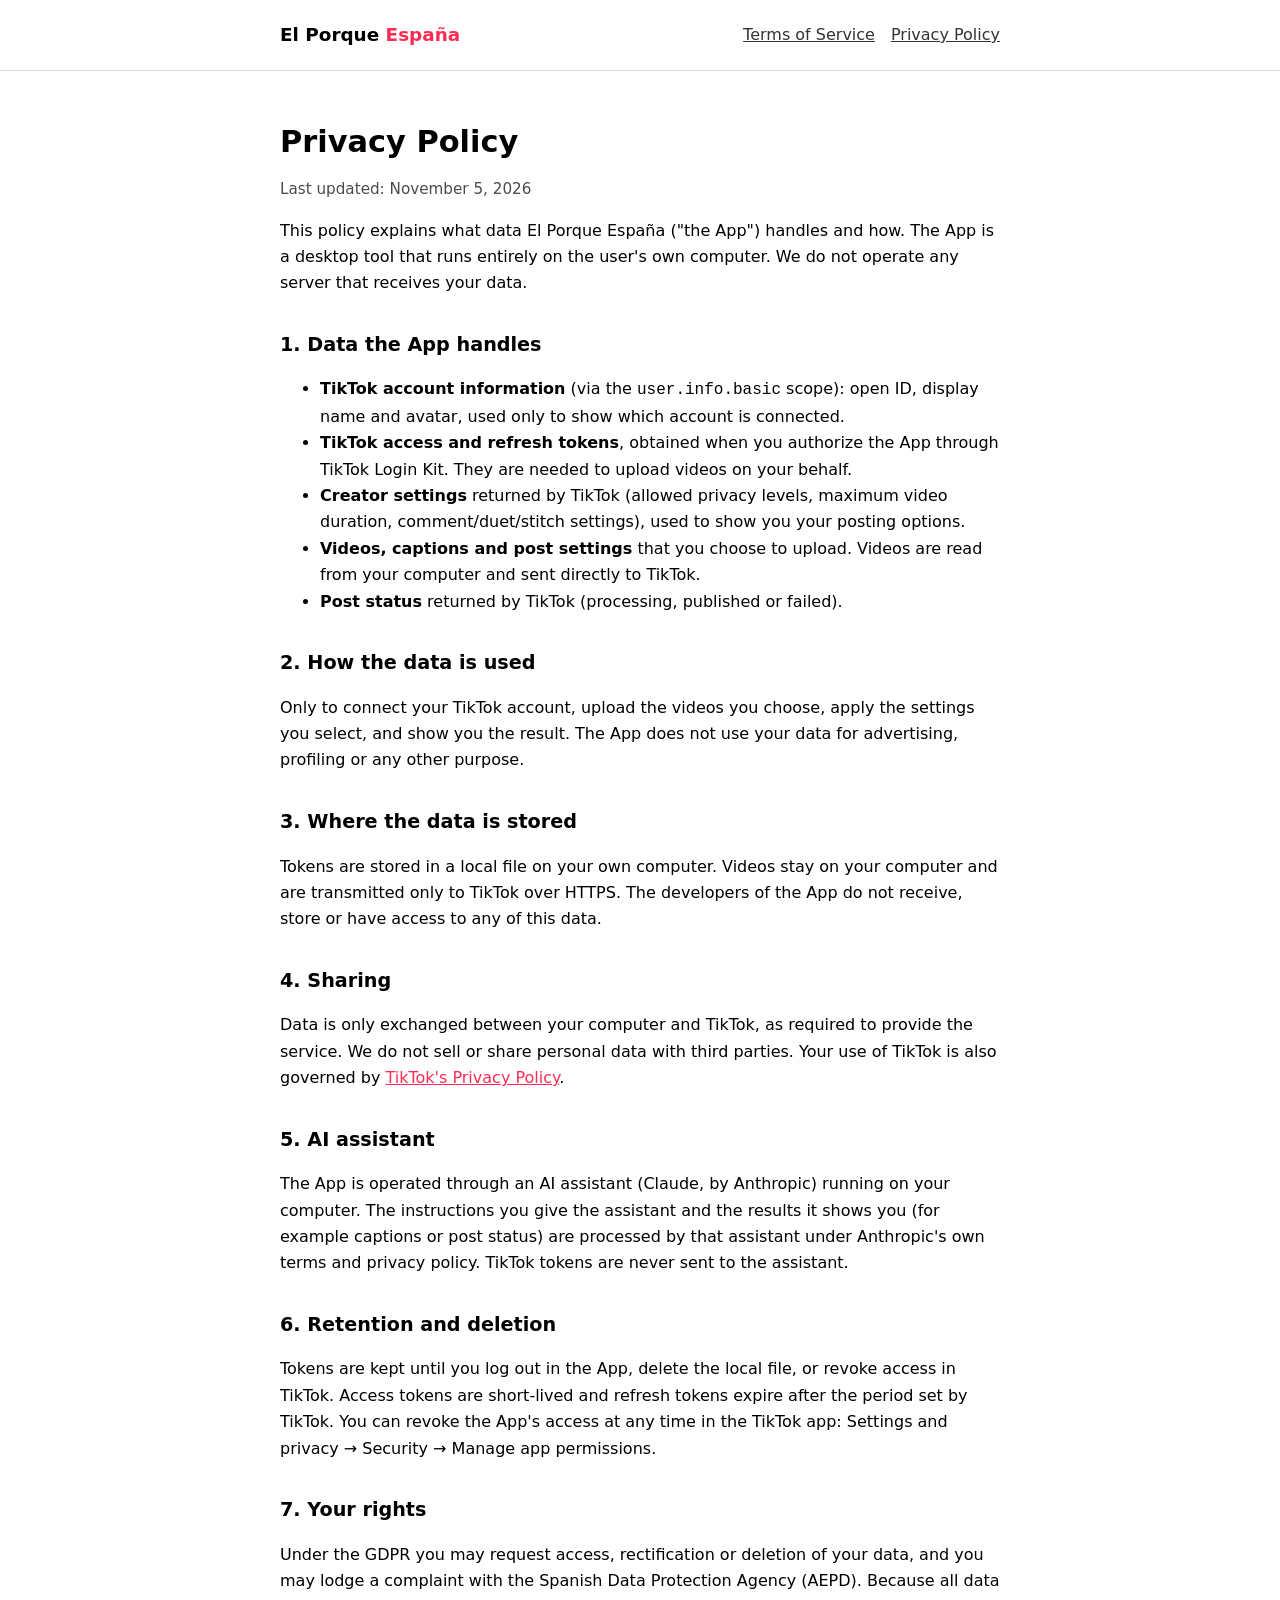
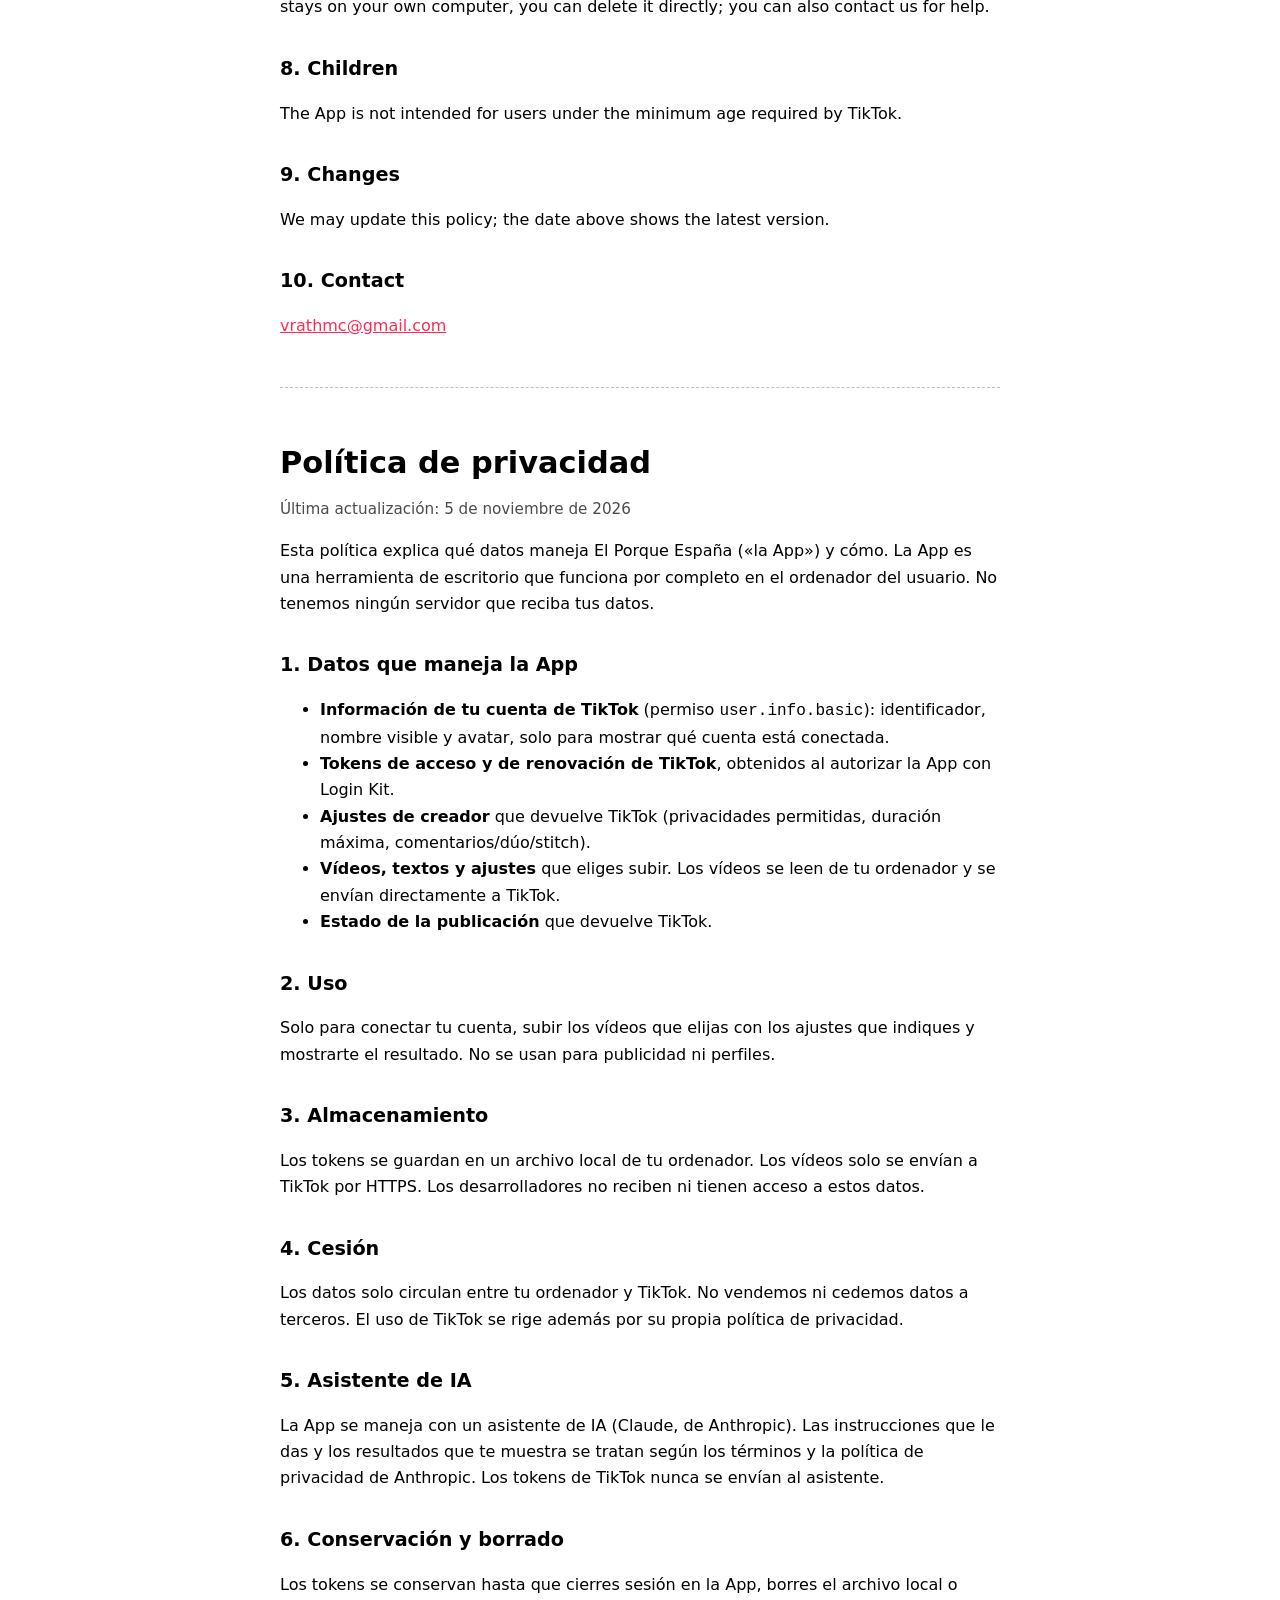
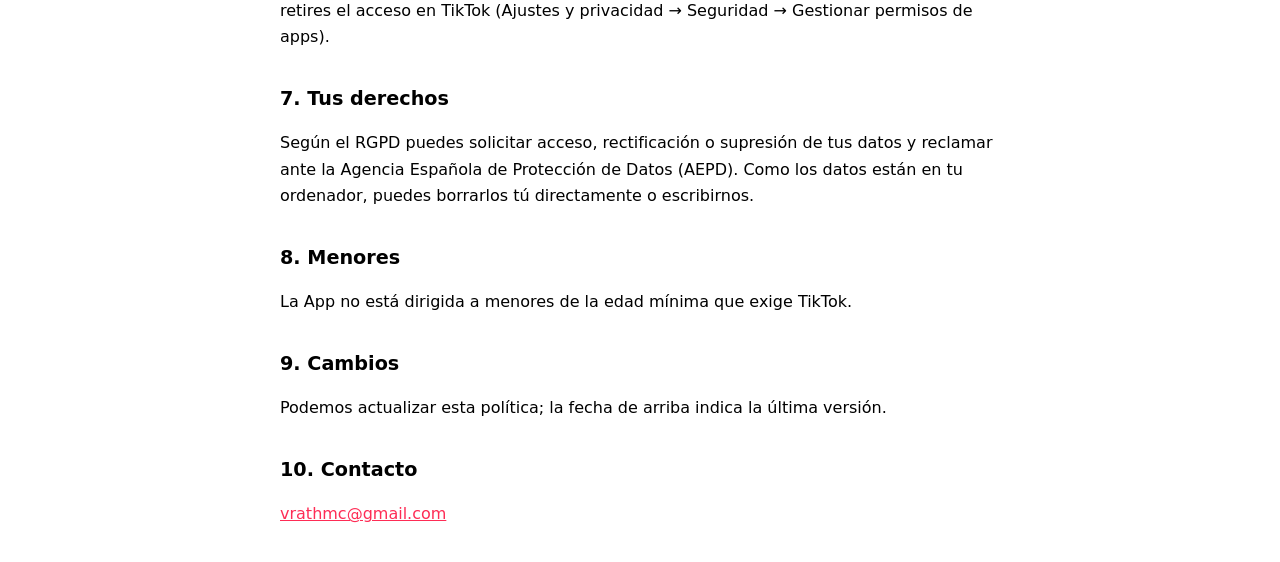
==== privacy.html @ 8e8336af "Páginas legales de El Porque España (Términos y Privacidad) Co-Authored-By: Claude Opus 5.5 <noreply" ====
<!doctype html>
<html lang="en">
<head>
<meta charset="utf-8">
<meta name="viewport" content="width=device-width, initial-scale=1">
<title>Privacy Policy · El Porque España</title>
<link rel="stylesheet" href="style.css">
</head>
<body>
<header><div class="wrap">
  <a class="brand" href="./">El Porque <span>España</span></a>
  <nav><a href="terms.html">Terms of Service</a><a href="privacy.html">Privacy Policy</a></nav>
</div></header>
<main class="wrap">
  <h1>Privacy Policy</h1>
  <p class="muted">Last updated: November 5, 2026</p>

  <p>This policy explains what data El Porque España ("the App") handles and how. The App is a desktop tool that runs entirely on the user's own computer. We do not operate any server that receives your data.</p>

  <h2>1. Data the App handles</h2>
  <ul>
    <li><strong>TikTok account information</strong> (via the <code>user.info.basic</code> scope): open ID, display name and avatar, used only to show which account is connected.</li>
    <li><strong>TikTok access and refresh tokens</strong>, obtained when you authorize the App through TikTok Login Kit. They are needed to upload videos on your behalf.</li>
    <li><strong>Creator settings</strong> returned by TikTok (allowed privacy levels, maximum video duration, comment/duet/stitch settings), used to show you your posting options.</li>
    <li><strong>Videos, captions and post settings</strong> that you choose to upload. Videos are read from your computer and sent directly to TikTok.</li>
    <li><strong>Post status</strong> returned by TikTok (processing, published or failed).</li>
  </ul>

  <h2>2. How the data is used</h2>
  <p>Only to connect your TikTok account, upload the videos you choose, apply the settings you select, and show you the result. The App does not use your data for advertising, profiling or any other purpose.</p>

  <h2>3. Where the data is stored</h2>
  <p>Tokens are stored in a local file on your own computer. Videos stay on your computer and are transmitted only to TikTok over HTTPS. The developers of the App do not receive, store or have access to any of this data.</p>

  <h2>4. Sharing</h2>
  <p>Data is only exchanged between your computer and TikTok, as required to provide the service. We do not sell or share personal data with third parties. Your use of TikTok is also governed by <a href="https://www.tiktok.com/legal/privacy-policy" rel="noopener">TikTok's Privacy Policy</a>.</p>

  <h2>5. AI assistant</h2>
  <p>The App is operated through an AI assistant (Claude, by Anthropic) running on your computer. The instructions you give the assistant and the results it shows you (for example captions or post status) are processed by that assistant under Anthropic's own terms and privacy policy. TikTok tokens are never sent to the assistant.</p>

  <h2>6. Retention and deletion</h2>
  <p>Tokens are kept until you log out in the App, delete the local file, or revoke access in TikTok. Access tokens are short-lived and refresh tokens expire after the period set by TikTok. You can revoke the App's access at any time in the TikTok app: Settings and privacy → Security → Manage app permissions.</p>

  <h2>7. Your rights</h2>
  <p>Under the GDPR you may request access, rectification or deletion of your data, and you may lodge a complaint with the Spanish Data Protection Agency (AEPD). Because all data stays on your own computer, you can delete it directly; you can also contact us for help.</p>

  <h2>8. Children</h2>
  <p>The App is not intended for users under the minimum age required by TikTok.</p>

  <h2>9. Changes</h2>
  <p>We may update this policy; the date above shows the latest version.</p>

  <h2>10. Contact</h2>
  <p><a href="mailto:vrathmc@gmail.com">vrathmc@gmail.com</a></p>

  <section class="lang" id="es" lang="es">
    <h1>Política de privacidad</h1>
    <p class="muted">Última actualización: 5 de noviembre de 2026</p>
    <p>Esta política explica qué datos maneja El Porque España («la App») y cómo. La App es una herramienta de escritorio que funciona por completo en el ordenador del usuario. No tenemos ningún servidor que reciba tus datos.</p>
    <h2>1. Datos que maneja la App</h2>
    <ul>
      <li><strong>Información de tu cuenta de TikTok</strong> (permiso <code>user.info.basic</code>): identificador, nombre visible y avatar, solo para mostrar qué cuenta está conectada.</li>
      <li><strong>Tokens de acceso y de renovación de TikTok</strong>, obtenidos al autorizar la App con Login Kit.</li>
      <li><strong>Ajustes de creador</strong> que devuelve TikTok (privacidades permitidas, duración máxima, comentarios/dúo/stitch).</li>
      <li><strong>Vídeos, textos y ajustes</strong> que eliges subir. Los vídeos se leen de tu ordenador y se envían directamente a TikTok.</li>
      <li><strong>Estado de la publicación</strong> que devuelve TikTok.</li>
    </ul>
    <h2>2. Uso</h2>
    <p>Solo para conectar tu cuenta, subir los vídeos que elijas con los ajustes que indiques y mostrarte el resultado. No se usan para publicidad ni perfiles.</p>
    <h2>3. Almacenamiento</h2>
    <p>Los tokens se guardan en un archivo local de tu ordenador. Los vídeos solo se envían a TikTok por HTTPS. Los desarrolladores no reciben ni tienen acceso a estos datos.</p>
    <h2>4. Cesión</h2>
    <p>Los datos solo circulan entre tu ordenador y TikTok. No vendemos ni cedemos datos a terceros. El uso de TikTok se rige además por su propia política de privacidad.</p>
    <h2>5. Asistente de IA</h2>
    <p>La App se maneja con un asistente de IA (Claude, de Anthropic). Las instrucciones que le das y los resultados que te muestra se tratan según los términos y la política de privacidad de Anthropic. Los tokens de TikTok nunca se envían al asistente.</p>
    <h2>6. Conservación y borrado</h2>
    <p>Los tokens se conservan hasta que cierres sesión en la App, borres el archivo local o retires el acceso en TikTok (Ajustes y privacidad → Seguridad → Gestionar permisos de apps).</p>
    <h2>7. Tus derechos</h2>
    <p>Según el RGPD puedes solicitar acceso, rectificación o supresión de tus datos y reclamar ante la Agencia Española de Protección de Datos (AEPD). Como los datos están en tu ordenador, puedes borrarlos tú directamente o escribirnos.</p>
    <h2>8. Menores</h2>
    <p>La App no está dirigida a menores de la edad mínima que exige TikTok.</p>
    <h2>9. Cambios</h2>
    <p>Podemos actualizar esta política; la fecha de arriba indica la última versión.</p>
    <h2>10. Contacto</h2>
    <p><a href="mailto:vrathmc@gmail.com">vrathmc@gmail.com</a></p>
  </section>
</main>
</body>
</html>
---- style.css ----
:root { color-scheme: light dark; --accent: #fe2c55; }
* { box-sizing: border-box; }
body { margin: 0; font: 16px/1.65 system-ui, -apple-system, "Segoe UI", Roboto, sans-serif; background: Canvas; color: CanvasText; }
header { border-bottom: 1px solid color-mix(in srgb, CanvasText 15%, transparent); }
header .wrap { display: flex; align-items: center; justify-content: space-between; gap: 16px; flex-wrap: wrap; }
.brand { font-weight: 700; font-size: 1.15rem; text-decoration: none; color: inherit; }
.brand span { color: var(--accent); }
nav a { margin-left: 16px; color: inherit; opacity: .8; }
.wrap { max-width: 760px; margin: 0 auto; padding: 20px; }
h1 { font-size: 1.9rem; line-height: 1.25; margin: 32px 0 4px; }
h2 { font-size: 1.2rem; margin-top: 32px; }
.muted { opacity: .7; font-size: .95rem; }
.lang { margin-top: 48px; padding-top: 24px; border-top: 1px dashed color-mix(in srgb, CanvasText 25%, transparent); }
a { color: var(--accent); }
footer { margin-top: 48px; font-size: .9rem; opacity: .7; }
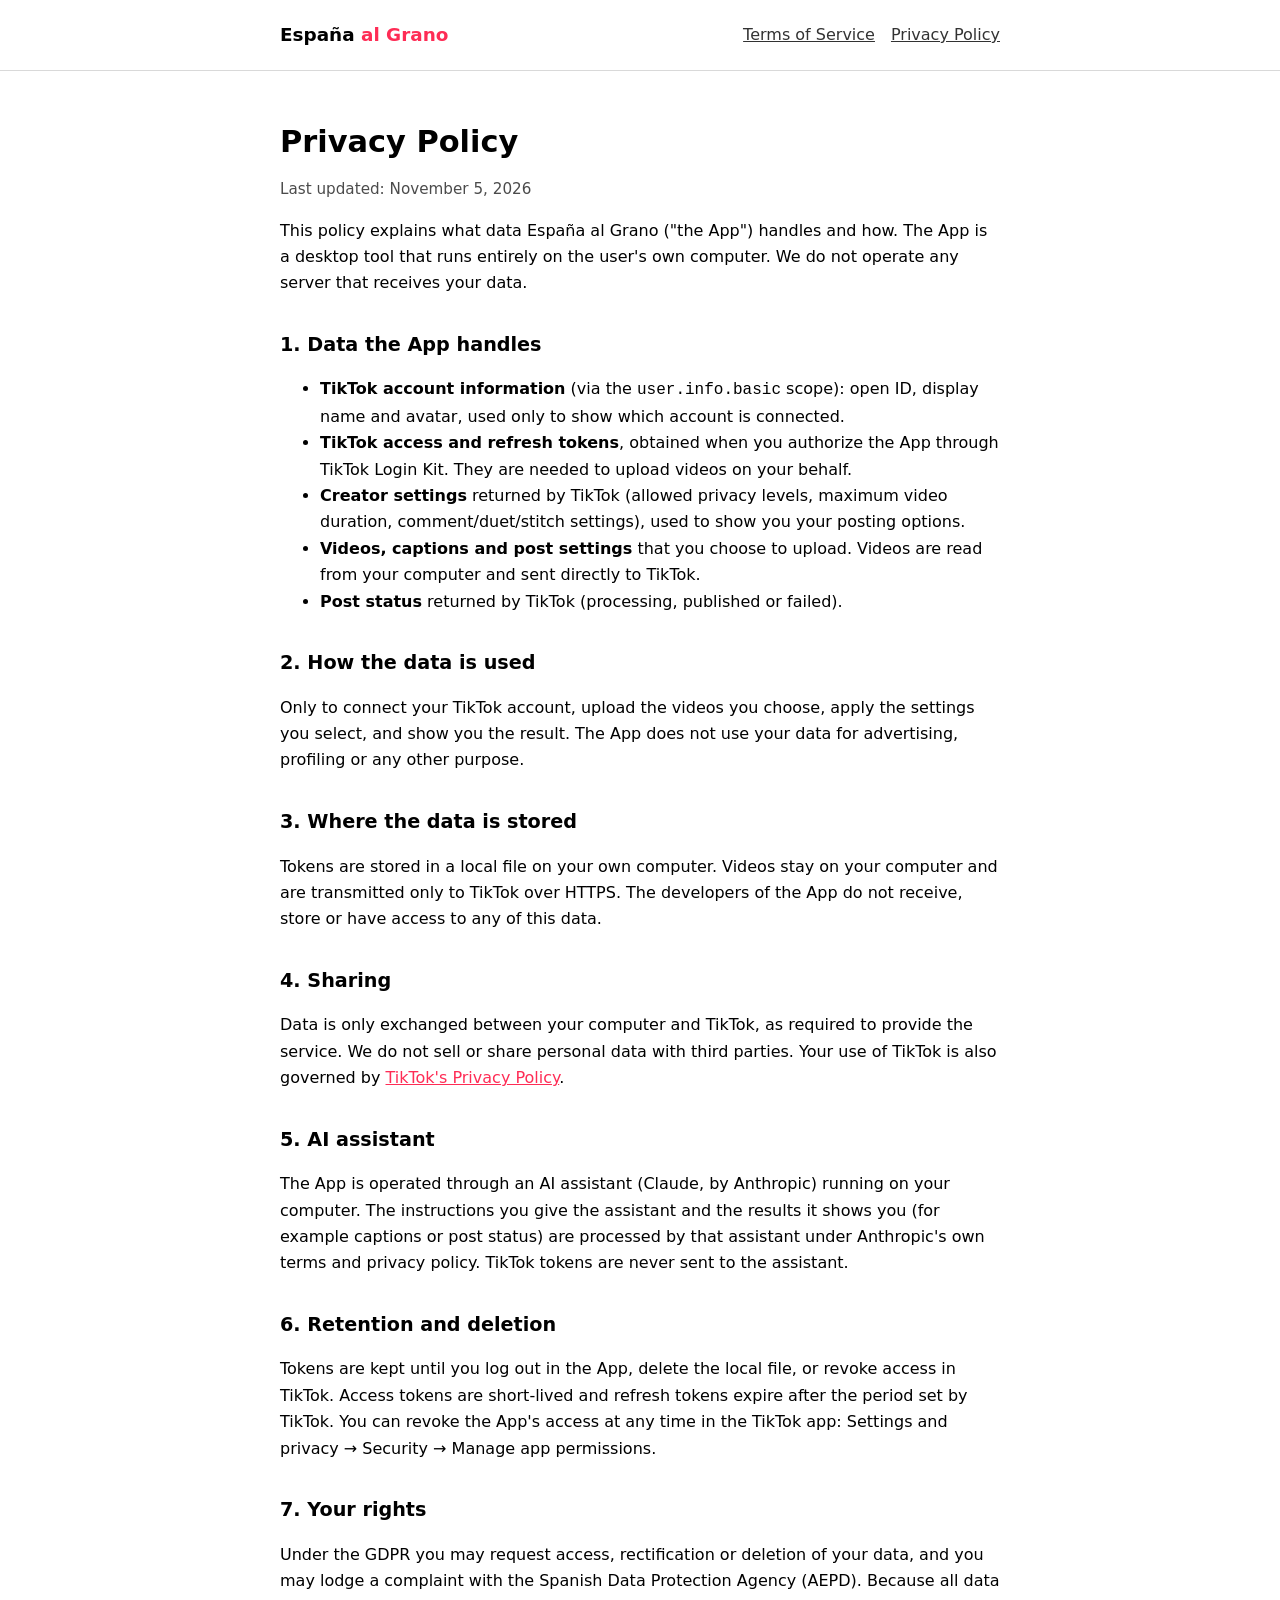
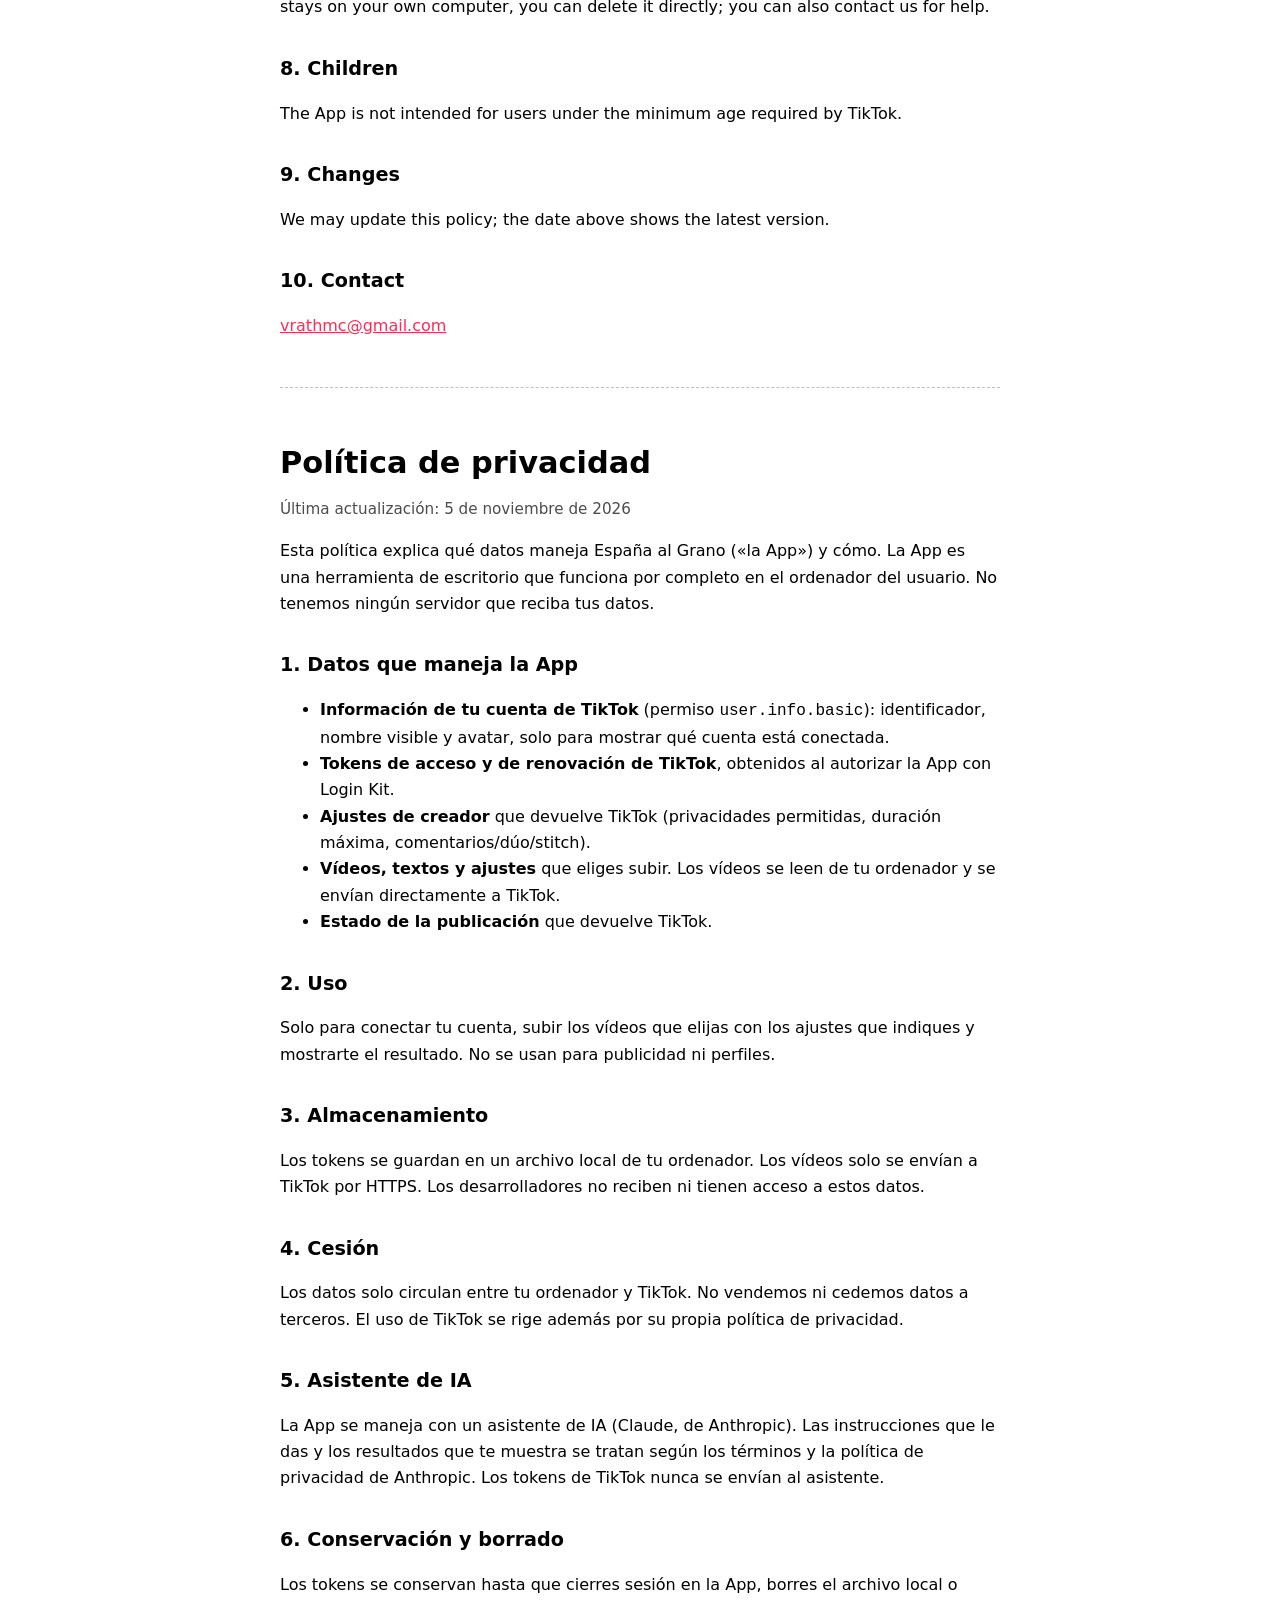
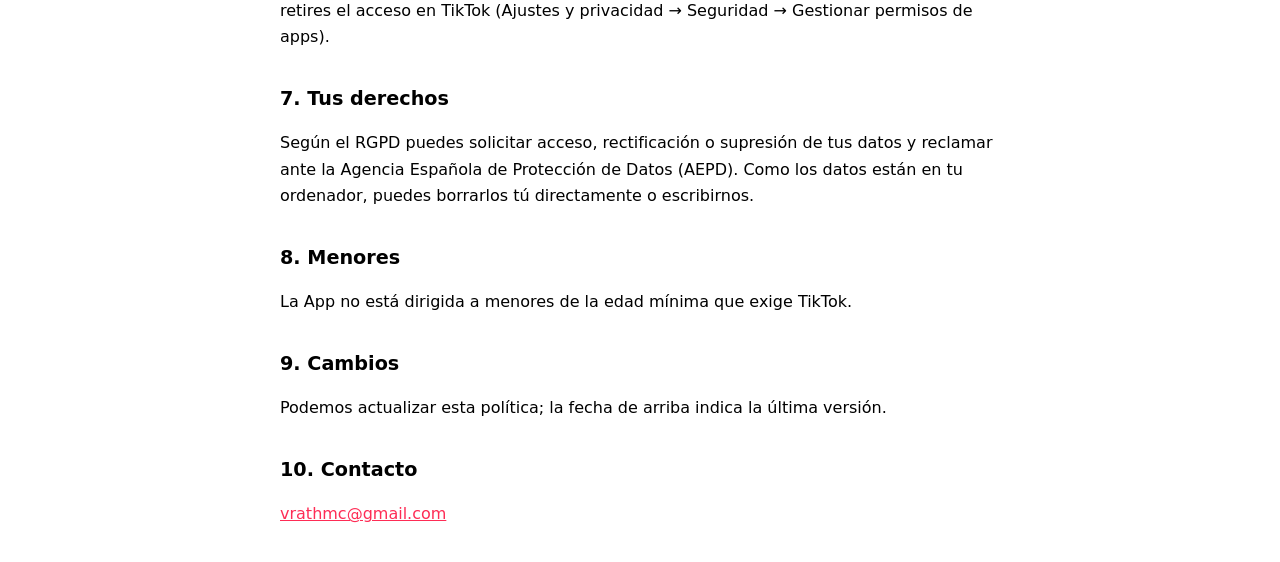
==== commit 5d404820: "Renombrar la app a España al Grano Co-Authored-By: Claude Opus 5.5 <noreply@anthropic.com>" ====
--- a/privacy.html
+++ b/privacy.html
@@ -3,19 +3,19 @@
 <head>
 <meta charset="utf-8">
 <meta name="viewport" content="width=device-width, initial-scale=1">
-<title>Privacy Policy · El Porque España</title>
+<title>Privacy Policy · España al Grano</title>
 <link rel="stylesheet" href="style.css">
 </head>
 <body>
 <header><div class="wrap">
-  <a class="brand" href="./">El Porque <span>España</span></a>
+  <a class="brand" href="./">España <span>al Grano</span></a>
   <nav><a href="terms.html">Terms of Service</a><a href="privacy.html">Privacy Policy</a></nav>
 </div></header>
 <main class="wrap">
   <h1>Privacy Policy</h1>
   <p class="muted">Last updated: November 5, 2026</p>
 
-  <p>This policy explains what data El Porque España ("the App") handles and how. The App is a desktop tool that runs entirely on the user's own computer. We do not operate any server that receives your data.</p>
+  <p>This policy explains what data España al Grano ("the App") handles and how. The App is a desktop tool that runs entirely on the user's own computer. We do not operate any server that receives your data.</p>
 
   <h2>1. Data the App handles</h2>
   <ul>
@@ -56,7 +56,7 @@
   <section class="lang" id="es" lang="es">
     <h1>Política de privacidad</h1>
     <p class="muted">Última actualización: 5 de noviembre de 2026</p>
-    <p>Esta política explica qué datos maneja El Porque España («la App») y cómo. La App es una herramienta de escritorio que funciona por completo en el ordenador del usuario. No tenemos ningún servidor que reciba tus datos.</p>
+    <p>Esta política explica qué datos maneja España al Grano («la App») y cómo. La App es una herramienta de escritorio que funciona por completo en el ordenador del usuario. No tenemos ningún servidor que reciba tus datos.</p>
     <h2>1. Datos que maneja la App</h2>
     <ul>
       <li><strong>Información de tu cuenta de TikTok</strong> (permiso <code>user.info.basic</code>): identificador, nombre visible y avatar, solo para mostrar qué cuenta está conectada.</li>
